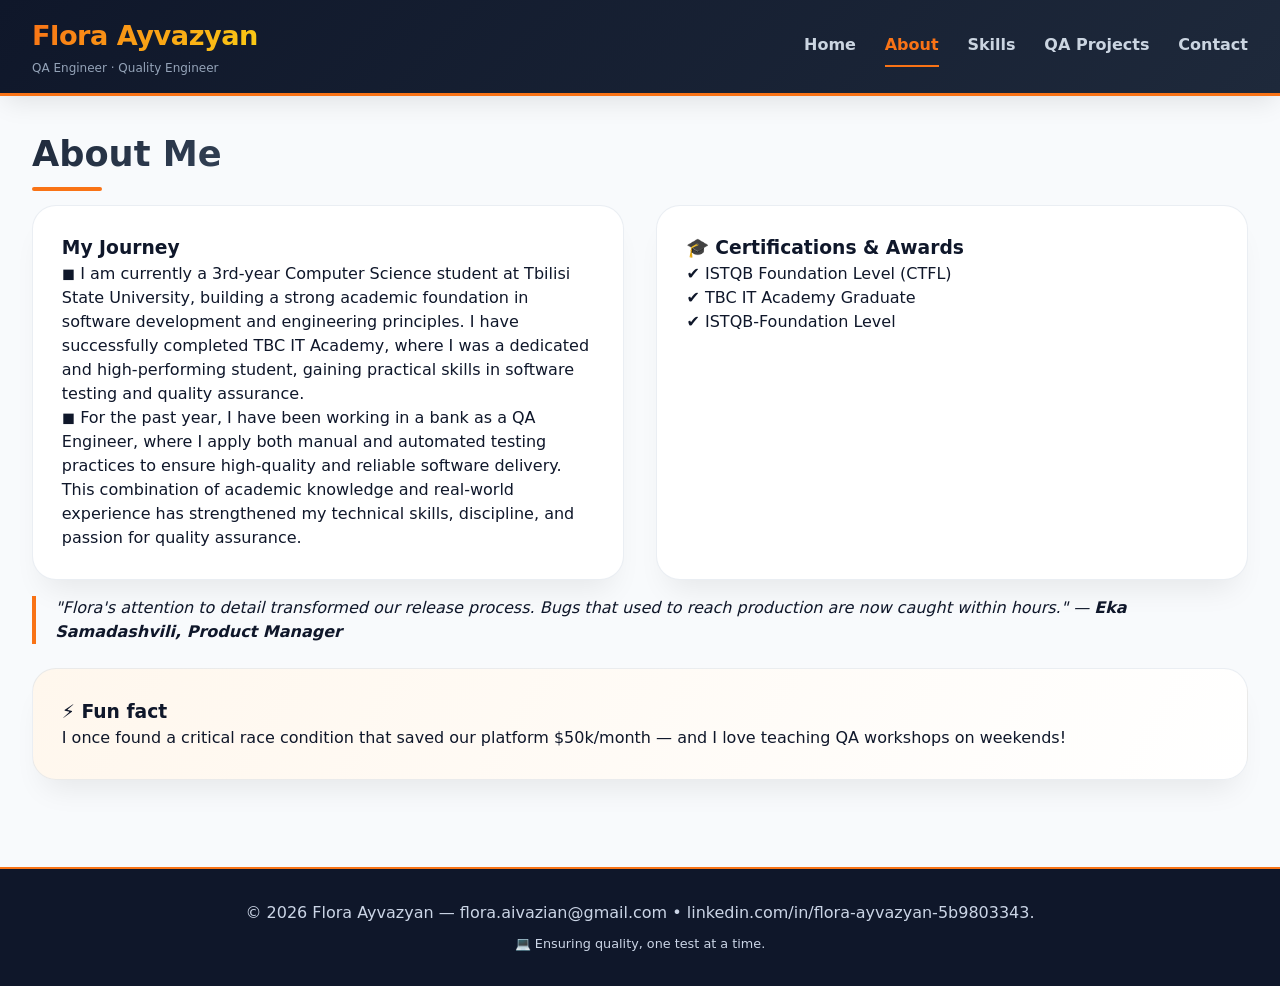
==== about.html @ 6c159476 "done my portfolio webpage-maybe" ====
<!DOCTYPE html>
<html lang="en">
<head>
  <meta charset="UTF-8" />
  <meta name="viewport" content="width=device-width, initial-scale=1.0, viewport-fit=cover" />
  <title>Flora Ayvazyan | QA Engineer Portfolio - About</title>
  <link rel="stylesheet" href="css/style.css" />
</head>
<body>

  <header class="site-header">
    <div class="header-container">
      <div class="logo">
        <h1>Flora Ayvazyan</h1>
        <p>QA Engineer · Quality Engineer</p>
      </div>

      <nav class="nav-links">
        <a href="index.html" class="nav-btn"> Home</a>
        <a href="about.html" class="nav-btn active"> About</a>
        <a href="skills.html" class="nav-btn"> Skills</a>
        <a href="projects.html" class="nav-btn"> QA Projects</a>
        <a href="contact.html" class="nav-btn"> Contact</a>
      </nav>
    </div>
  </header>

  <main class="container pages-container">

    <!-- ABOUT -->
    <section id="about" class="page active-page">
      <h2>About Me</h2>

      <div class="grid-2col">
        <div class="card">
          <h3> My Journey</h3>
          <p>
            ◼️    I am currently a 3rd-year Computer Science student at Tbilisi 
            State University, building a strong academic foundation in software development 
            and engineering principles. I have successfully completed TBC IT Academy, 
            where I was a dedicated and high-performing student, gaining practical skills
            in software testing and quality assurance.
          </p>
          <p>
             ◼️    For the past year, I have been working in a bank as a QA Engineer, 
            where I apply both manual and automated testing practices to ensure 
            high-quality and reliable software delivery. This combination of academic knowledge 
            and real-world experience has strengthened my technical skills, discipline,
            and passion for quality assurance.
          </p>
        </div>

        <div class="card">
          <h3>🎓 Certifications & Awards</h3>
          <ul class="custom-list">
            <li>ISTQB Foundation Level (CTFL)</li>
            <li>TBC IT Academy Graduate</li>
            <li>ISTQB-Foundation Level</li>
          </ul>
        </div>
      </div>

      <div class="testimonial-quote mt-15">
        <p>
          "Flora's attention to detail transformed our release process.
          Bugs that used to reach production are now caught within hours."
          — <strong>Eka Samadashvili, Product Manager</strong>
        </p>
      </div>

      <div class="card funfact-card">
        <h3>⚡ Fun fact</h3>
        <p>
          I once found a critical race condition that saved our platform
          $50k/month — and I love teaching QA workshops on weekends!
        </p>
      </div>
    </section>
  </main>

  <footer class="footer">
    <div class="container">
      <p>
        © <span id="currentYear"></span>
        Flora Ayvazyan —  flora.aivazian@gmail.com 
        • linkedin.com/in/flora-ayvazyan-5b9803343.
      </p>
      <p class="footer-small">
        💻 Ensuring quality, one test at a time.
      </p>
    </div>
  </footer>

  <div class="back-to-top" id="backToTopBtn">↑</div>

  <script src="js/script.js"></script>
</body>
</html>
---- css/style.css ----
/* ---------- RESET & GLOBAL ---------- */
* {
  margin: 0;
  padding: 0;
  box-sizing: border-box;
}

body {
  font-family: system-ui, 'Segoe UI', 'Inter', 'Roboto', sans-serif;
  background: #f8fafc;
  color: #0f172a;
  line-height: 1.5;
  scroll-behavior: smooth;
}

::selection {
  background: #f97316;
  color: white;
  text-shadow: none;
}

.container {
  max-width: 1280px;
  margin: 0 auto;
  padding: 0 2rem;
}

/* ---------- HEADER ---------- */
.site-header {
  background: linear-gradient(135deg, #0f172a 0%, #1e293b 100%);
  box-shadow: 0 10px 25px -5px rgba(0, 0, 0, 0.1);
  position: sticky;
  top: 0;
  z-index: 100;
  border-bottom: 3px solid #f97316;
}

.header-container {
  display: flex;
  flex-wrap: wrap;
  align-items: center;
  justify-content: space-between;
  padding: 1rem 2rem;
  max-width: 1400px;
  margin: 0 auto;
}

.logo h1 {
  font-size: 1.7rem;
  font-weight: 700;
  background: linear-gradient(120deg, #f97316, #facc15);
  background-clip: text;
  -webkit-background-clip: text;
  color: transparent;
  letter-spacing: -0.5px;
}

.logo p {
  font-size: 0.75rem;
  color: #94a3b8;
  margin-top: 2px;
}

/* ---------- NAV ---------- */
.nav-links {
  display: flex;
  gap: 1.8rem;
  flex-wrap: wrap;
}

.nav-btn {
  background: none;
  border: none;
  font-size: 1rem;
  font-weight: 600;
  color: #cbd5e1;
  cursor: pointer;
  padding: 0.5rem 0;
  transition: all 0.3s ease;
  border-bottom: 2px solid transparent;
  text-decoration: none;
}

.nav-btn:hover {
  color: #facc15;
  transform: translateY(-2px);
}

.nav-btn.active {
  color: #f97316;
  border-bottom-color: #f97316;
}

/* ---------- PAGE ---------- */
.pages-container {
  min-height: 75vh;
  margin: 2rem 0 3rem;
}

.page {
  display: none;
  animation: fadeUp 0.5s ease-out;
}

.page.active-page {
  display: block;
}

@keyframes fadeUp {
  from {
    opacity: 0;
    transform: translateY(20px);
  }
  to {
    opacity: 1;
    transform: translateY(0);
  }
}

/* ---------- TYPOGRAPHY ---------- */
h2 {
  font-size: 2.2rem;
  font-weight: 700;
  margin-bottom: 1.5rem;
  background: linear-gradient(145deg, #1e293b, #334155);
  background-clip: text;
  -webkit-background-clip: text;
  color: transparent;
  position: relative;
  display: inline-block;
}

h2::after {
  content: '';
  position: absolute;
  bottom: -10px;
  left: 0;
  width: 70px;
  height: 4px;
  background: #f97316;
  border-radius: 8px;
  transition: width 0.3s;
}

h2:hover::after {
  width: 120px;
}

.section-sub {
  color: #475569;
  margin-bottom: 2rem;
  font-size: 1.1rem;
}

/* ---------- CARD ---------- */
.card {
  background: white;
  border-radius: 24px;
  padding: 1.8rem;
  box-shadow: 0 20px 30px -12px rgba(0, 0, 0, 0.08);
  transition: all 0.35s cubic-bezier(0.2, 0.9, 0.4, 1.1);
  border: 1px solid rgba(203, 213, 225, 0.4);
  height: 100%;
}

.card:hover {
  transform: translateY(-8px) scale(1.01);
  box-shadow: 0 25px 40px -12px rgba(0, 0, 0, 0.2);
  border-color: #f9731650;
}

/* ---------- LAYOUT ---------- */
.grid-2col {
  display: grid;
  grid-template-columns: repeat(auto-fit, minmax(280px, 1fr));
  gap: 2rem;
}

.grid-3col {
  display: grid;
  grid-template-columns: repeat(auto-fit, minmax(280px, 1fr));
  gap: 2rem;
}

.flex-between {
  display: flex;
  flex-wrap: wrap;
  justify-content: space-between;
  gap: 1.5rem;
}

/* ---------- HERO ---------- */
.hero {
  background: linear-gradient(115deg, #ffffff 0%, #f1f5f9 100%);
  border-radius: 48px;
  padding: 3rem 2.5rem;
  margin-bottom: 2rem;
  position: relative;
  overflow: hidden;
  box-shadow: 0 8px 20px rgba(0, 0, 0, 0.05);
}

.hero::before {
  content: "⚙️ QA";
  position: absolute;
  bottom: 20px;
  right: 30px;
  font-size: 5rem;
  opacity: 0.06;
  font-weight: bold;
  pointer-events: none;
}

.badge-absolute {
  position: absolute;
  top: 25px;
  right: 30px;
  background: #f97316;
  color: white;
  padding: 0.4rem 1rem;
  border-radius: 60px;
  font-size: 0.8rem;
  font-weight: bold;
  box-shadow: 0 5px 12px rgba(249, 115, 22, 0.4);
  animation: pulseBadge 1.8s infinite;
}

@keyframes pulseBadge {
  0% {
    transform: scale(1);
    background: #f97316;
  }
  50% {
    transform: scale(1.05);
    background: #ea580c;
    box-shadow: 0 8px 20px rgba(234, 88, 12, 0.5);
  }
  100% {
    transform: scale(1);
    background: #f97316;
  }
}

.hero h1 {
  font-size: 3rem;
  font-weight: 800;
  color: #0f172a;
}

.hero-highlight {
  color: #f97316;
}

.hero-description {
  font-size: 1.2rem;
  margin: 1rem 0 1.5rem;
  max-width: 80%;
}

.hero-tags {
  margin-top: 1.5rem;
  display: flex;
  gap: 1rem;
  flex-wrap: wrap;
}

.hero-tag {
  background: #eef2ff;
  padding: 0.4rem 1rem;
  border-radius: 60px;
}

/* ---------- BUTTONS ---------- */
.btn {
  display: inline-block;
  background: #f97316;
  color: white;
  padding: 0.8rem 2rem;
  border-radius: 50px;
  font-weight: 600;
  text-decoration: none;
  transition: all 0.3s;
  border: none;
  cursor: pointer;
  box-shadow: 0 5px 12px rgba(249, 115, 22, 0.3);
}

.btn:hover {
  background: #ea580c;
  transform: scale(0.97);
  box-shadow: 0 8px 18px rgba(234, 88, 12, 0.4);
}

.btn-outline {
  background: transparent;
  border: 2px solid #f97316;
  color: #f97316;
  box-shadow: none;
}

.btn-outline:hover {
  background: #f9731610;
  transform: translateY(-3px);
}

.btn-full {
  width: 100%;
}

/* ---------- SPACING ---------- */
.mt-2 {
  margin-top: 2rem;
}
.mt-25 {
  margin-top: 2.5rem;
}
.mt-15 {
  margin-top: 1.5rem;
}

/* ---------- FLEX HELPERS ---------- */
.flex-grow {
  flex: 1;
}

/* ---------- LIST ---------- */
.custom-list {
  margin-left: 1.2rem;
  list-style-type: '✔️ ';
}

/* ---------- QUOTE ---------- */
.testimonial-quote {
  font-style: italic;
  border-left: 4px solid #f97316;
  padding-left: 1.2rem;
  margin: 1rem 0;
}

/* ---------- SPECIAL CARDS ---------- */
.funfact-card {
  margin-top: 1.5rem;
  background: linear-gradient(120deg, #fff7ed, #fff);
}

/* ---------- SKILLS ---------- */
.skill-item {
  margin-bottom: 1.4rem;
}

.skill-name {
  font-weight: 600;
  margin-bottom: 0.4rem;
  display: flex;
  justify-content: space-between;
}

.progress-bar-bg {
  background: #e2e8f0;
  border-radius: 40px;
  height: 12px;
  overflow: hidden;
}

.progress-fill {
  background: linear-gradient(90deg, #f97316, #facc15);
  width: 0%;
  height: 100%;
  border-radius: 40px;
  transition: width 1s ease-in-out;
}

.skills-grid .skill-item:nth-of-type(odd) .progress-fill {
  background: linear-gradient(90deg, #f97316, #fb923c);
}

/* ---------- PROJECT TAGS ---------- */
.project-tag {
  background: #f9731620;
  padding: 0.2rem 0.8rem;
  border-radius: 50px;
  display: inline-block;
  margin-top: 1rem;
}

/* ---------- FORM ---------- */
fieldset {
  border: 1px solid #cbd5e1;
  border-radius: 28px;
  padding: 1.5rem 2rem;
  margin-bottom: 1.5rem;
  background: white;
  transition: 0.2s;
}

legend {
  padding: 0 1rem;
  font-weight: 700;
  font-size: 1.2rem;
  color: #f97316;
  background: white;
  border-radius: 40px;
}

.form-group {
  margin-bottom: 1.2rem;
}

label {
  font-weight: 600;
  display: block;
  margin-bottom: 0.3rem;
}

input,
textarea {
  width: 100%;
  padding: 0.8rem 1rem;
  border-radius: 32px;
  border: 1px solid #cbd5e1;
  font-family: inherit;
  transition: all 0.2s;
}

input:focus,
textarea:focus {
  outline: none;
  border-color: #f97316;
  box-shadow: 0 0 0 3px rgba(249, 115, 22, 0.2);
}

.form-message {
  margin-top: 1rem;
  font-weight: 500;
  padding: 0.6rem;
  border-radius: 60px;
  text-align: center;
}

.feedback-error {
  color: #b91c1c;
  background-color: #fee2e2;
}

.feedback-success {
  color: #166534;
  background-color: #dcfce7;
}

/* ---------- CONTACT ---------- */
.contact-divider {
  margin: 1rem 0;
  border-color: #e2e8f0;
}

.contact-small {
  font-size: 0.9rem;
}

/* ---------- FOOTER ---------- */
.footer {
  background: #0f172a;
  color: #cbd5e6;
  padding: 2rem 0;
  margin-top: 4rem;
  text-align: center;
  border-top: 2px solid #f97316;
}

.footer-small {
  margin-top: 0.6rem;
  font-size: 0.8rem;
}

/* ---------- BACK TO TOP ---------- */
.back-to-top {
  position: fixed;
  bottom: 30px;
  right: 30px;
  background: #f97316;
  color: white;
  width: 50px;
  height: 50px;
  border-radius: 30px;
  display: flex;
  align-items: center;
  justify-content: center;
  font-size: 1.8rem;
  cursor: pointer;
  box-shadow: 0 8px 18px rgba(0, 0, 0, 0.2);
  transition: all 0.2s;
  z-index: 99;
  opacity: 0;
  visibility: hidden;
}

.back-to-top.show {
  opacity: 1;
  visibility: visible;
}

.back-to-top:hover {
  transform: scale(1.08);
  background: #ea580c;
}

/* ---------- RESPONSIVE ---------- */
@media (max-width: 768px) {
  .header-container {
    flex-direction: column;
    gap: 1rem;
  }
  .nav-links {
    justify-content: center;
    gap: 1rem;
  }
  .hero h1 {
    font-size: 2rem;
  }
  .container {
    padding: 0 1.2rem;
  }
  h2 {
    font-size: 1.8rem;
  }
  .badge-absolute {
    font-size: 0.7rem;
    top: 15px;
    right: 15px;
  }
}
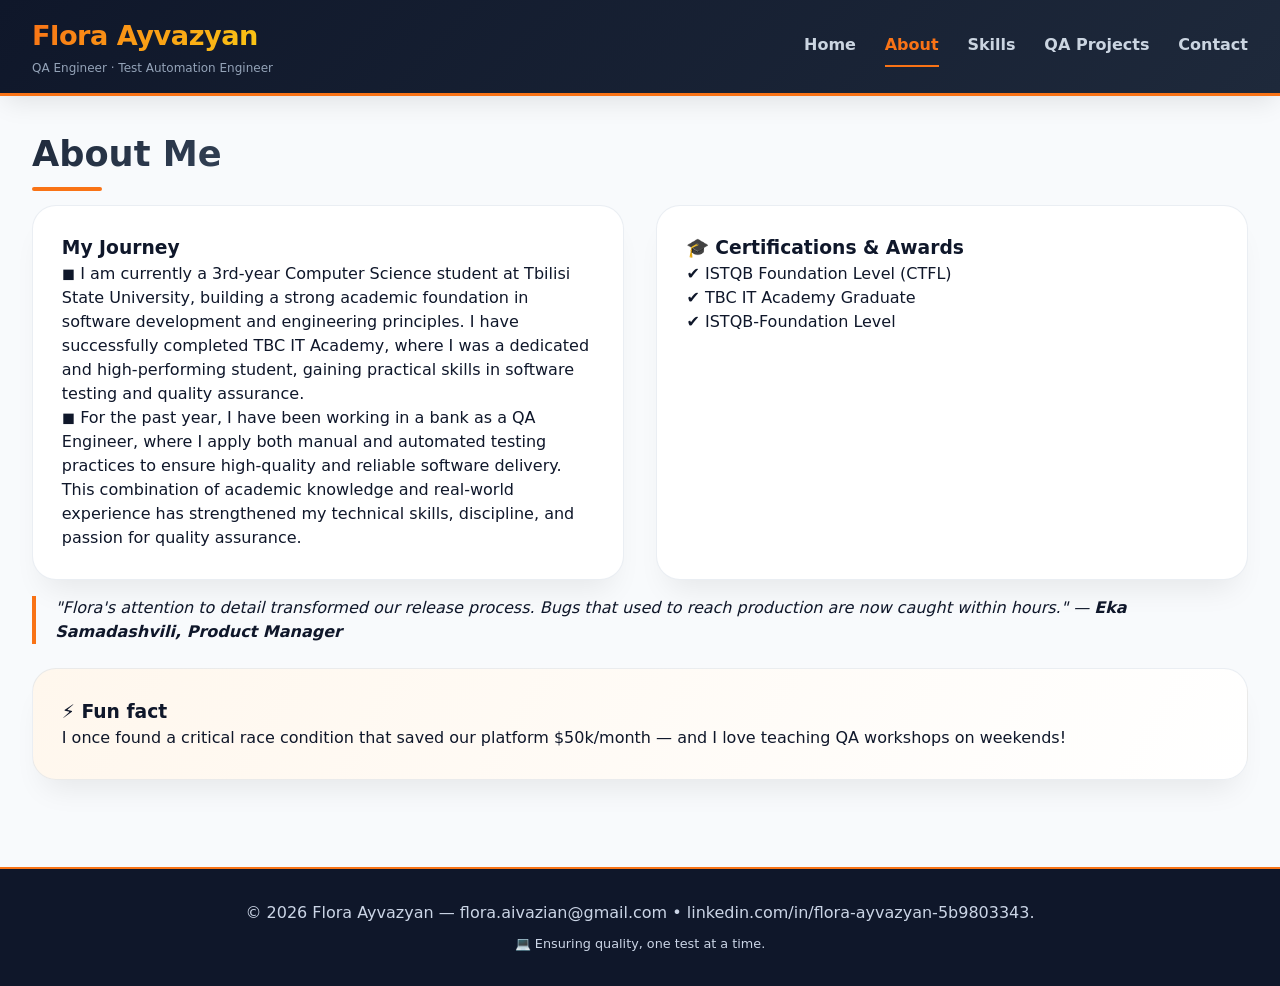
==== commit 9a1a9760: "added small change" ====
--- a/about.html
+++ b/about.html
@@ -12,7 +12,7 @@
     <div class="header-container">
       <div class="logo">
         <h1>Flora Ayvazyan</h1>
-        <p>QA Engineer · Quality Engineer</p>
+        <p>QA Engineer · Test Automation Engineer</p>
       </div>
 
       <nav class="nav-links">
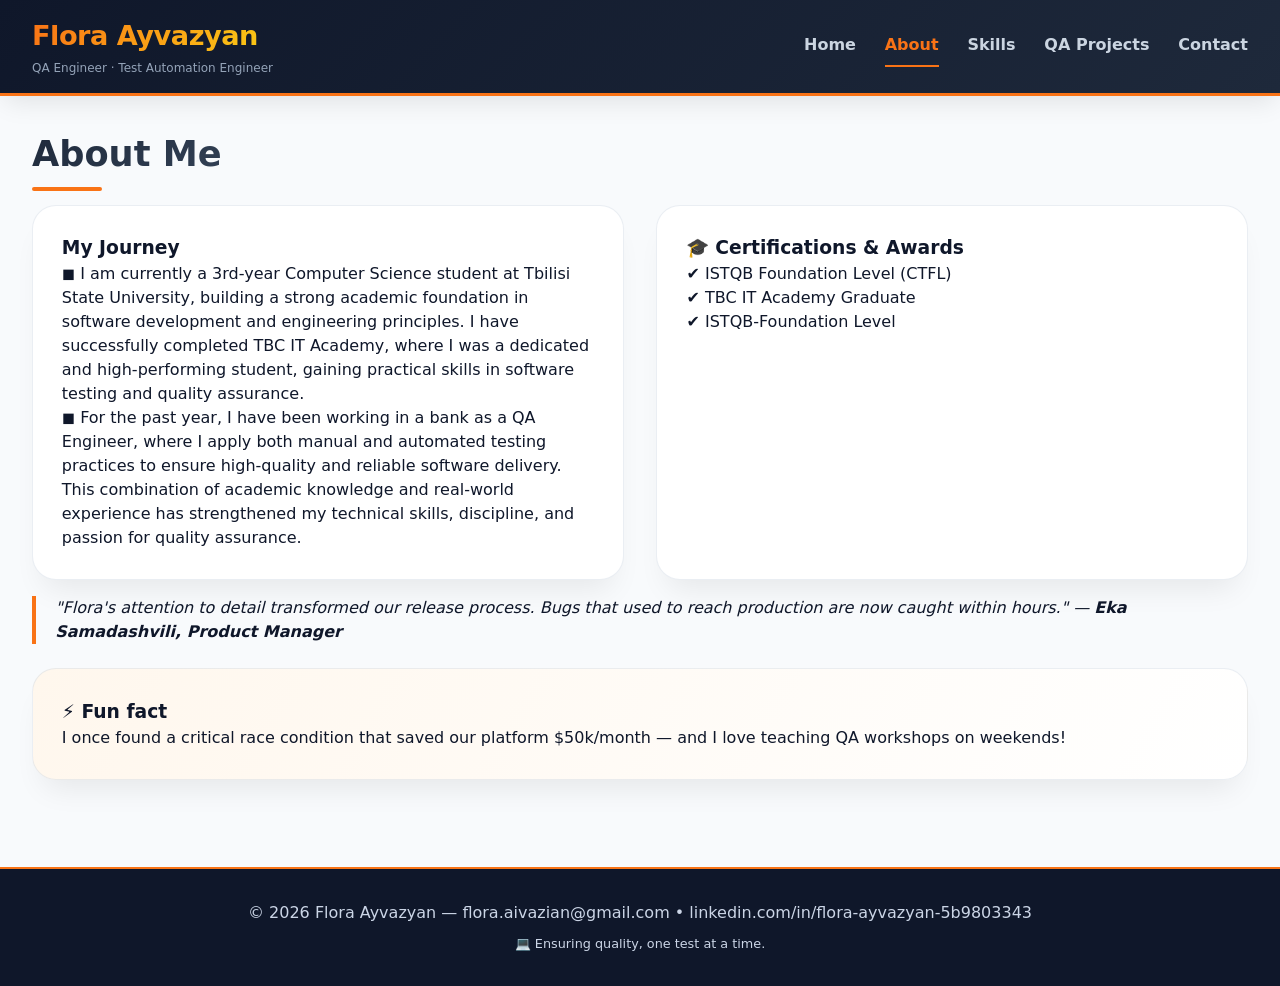
==== commit 0044b1e7: "removed . from end of the link" ====
--- a/about.html
+++ b/about.html
@@ -27,7 +27,7 @@
 
   <main class="container pages-container">
 
-    <!-- ABOUT -->
+
     <section id="about" class="page active-page">
       <h2>About Me</h2>
 
@@ -83,7 +83,7 @@
       <p>
         © <span id="currentYear"></span>
         Flora Ayvazyan —  flora.aivazian@gmail.com 
-        • linkedin.com/in/flora-ayvazyan-5b9803343.
+        • linkedin.com/in/flora-ayvazyan-5b9803343
       </p>
       <p class="footer-small">
         💻 Ensuring quality, one test at a time.
--- a/css/style.css
+++ b/css/style.css
@@ -282,8 +282,7 @@
   transition: all 0.3s;
   border: none;
   cursor: pointer;
-  box-shadow: 0 5px 12px rgba(249, 115, 22, 0.3);
-}
+  box-shadow: 0 5px 12px #F973164D;}
 
 .btn:hover {
   background: #ea580c;
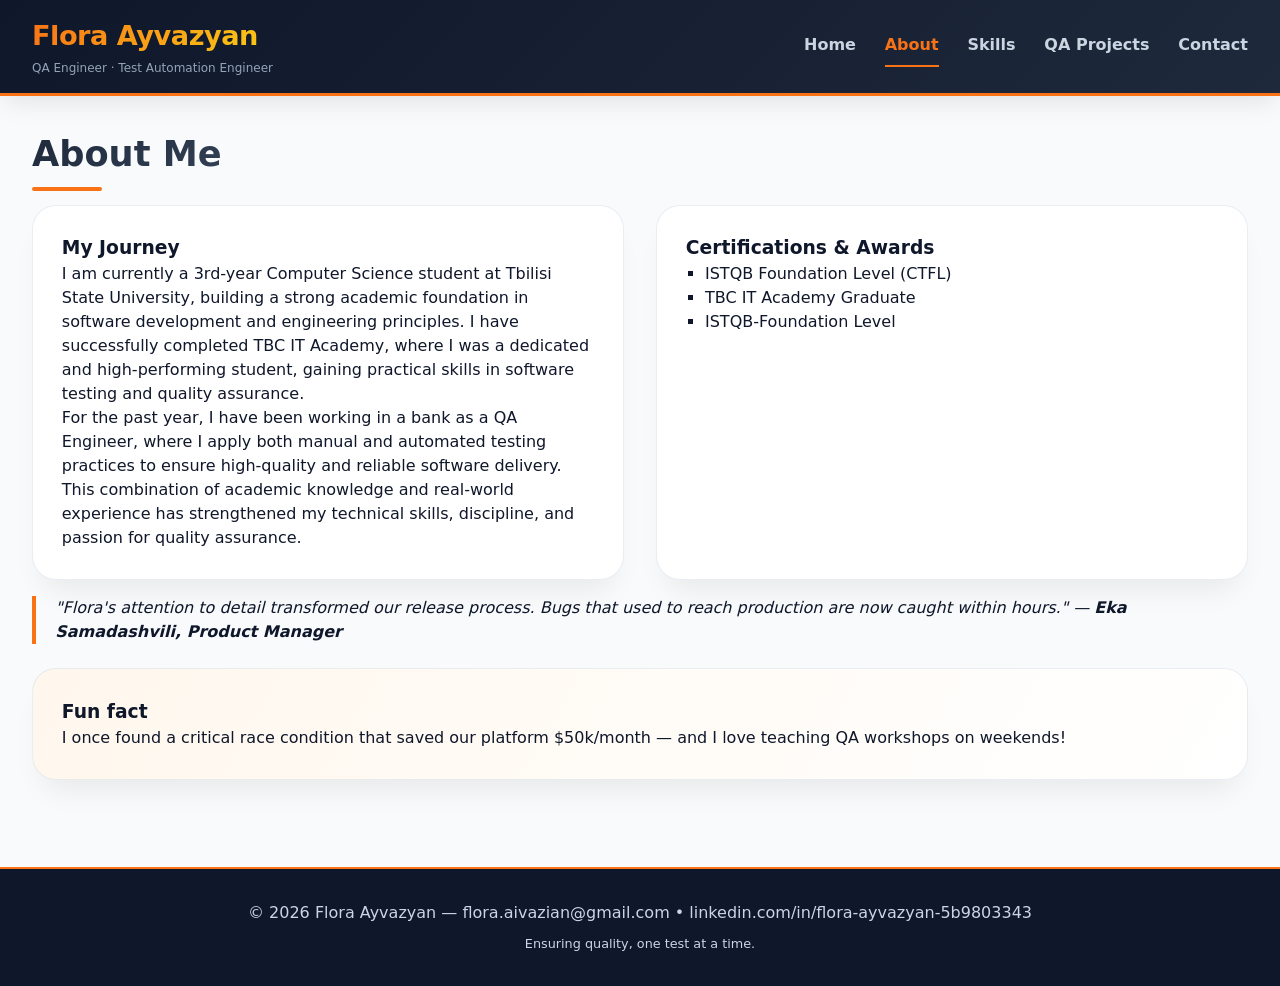
==== commit 795f01bb: "removed all emojies 😭😭" ====
--- a/about.html
+++ b/about.html
@@ -35,14 +35,14 @@
         <div class="card">
           <h3> My Journey</h3>
           <p>
-            ◼️    I am currently a 3rd-year Computer Science student at Tbilisi 
+               I am currently a 3rd-year Computer Science student at Tbilisi 
             State University, building a strong academic foundation in software development 
             and engineering principles. I have successfully completed TBC IT Academy, 
             where I was a dedicated and high-performing student, gaining practical skills
             in software testing and quality assurance.
           </p>
           <p>
-             ◼️    For the past year, I have been working in a bank as a QA Engineer, 
+                 For the past year, I have been working in a bank as a QA Engineer, 
             where I apply both manual and automated testing practices to ensure 
             high-quality and reliable software delivery. This combination of academic knowledge 
             and real-world experience has strengthened my technical skills, discipline,
@@ -51,7 +51,7 @@
         </div>
 
         <div class="card">
-          <h3>🎓 Certifications & Awards</h3>
+          <h3> Certifications & Awards</h3>
           <ul class="custom-list">
             <li>ISTQB Foundation Level (CTFL)</li>
             <li>TBC IT Academy Graduate</li>
@@ -69,7 +69,7 @@
       </div>
 
       <div class="card funfact-card">
-        <h3>⚡ Fun fact</h3>
+        <h3> Fun fact</h3>
         <p>
           I once found a critical race condition that saved our platform
           $50k/month — and I love teaching QA workshops on weekends!
@@ -86,7 +86,7 @@
         • linkedin.com/in/flora-ayvazyan-5b9803343
       </p>
       <p class="footer-small">
-        💻 Ensuring quality, one test at a time.
+         Ensuring quality, one test at a time.
       </p>
     </div>
   </footer>
--- a/css/style.css
+++ b/css/style.css
@@ -325,7 +325,7 @@
 /* ---------- LIST ---------- */
 .custom-list {
   margin-left: 1.2rem;
-  list-style-type: '✔️ ';
+  list-style-type: square;
 }
 
 /* ---------- QUOTE ---------- */
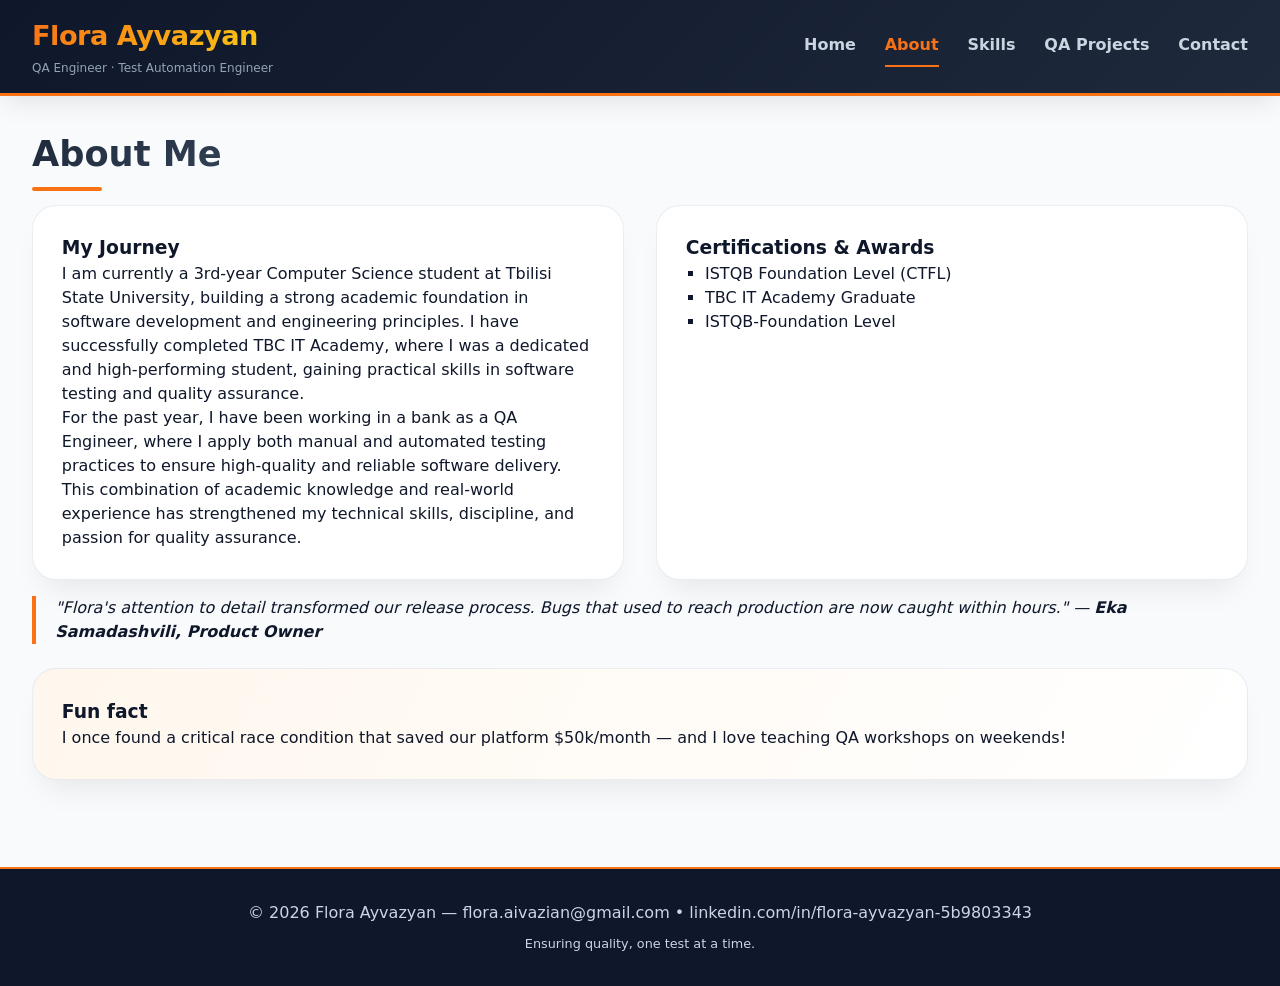
==== commit 898e7ccb: "last version" ====
--- a/about.html
+++ b/about.html
@@ -64,7 +64,7 @@
         <p>
           "Flora's attention to detail transformed our release process.
           Bugs that used to reach production are now caught within hours."
-          — <strong>Eka Samadashvili, Product Manager</strong>
+          — <strong>Eka Samadashvili, Product Owner</strong>
         </p>
       </div>
 
